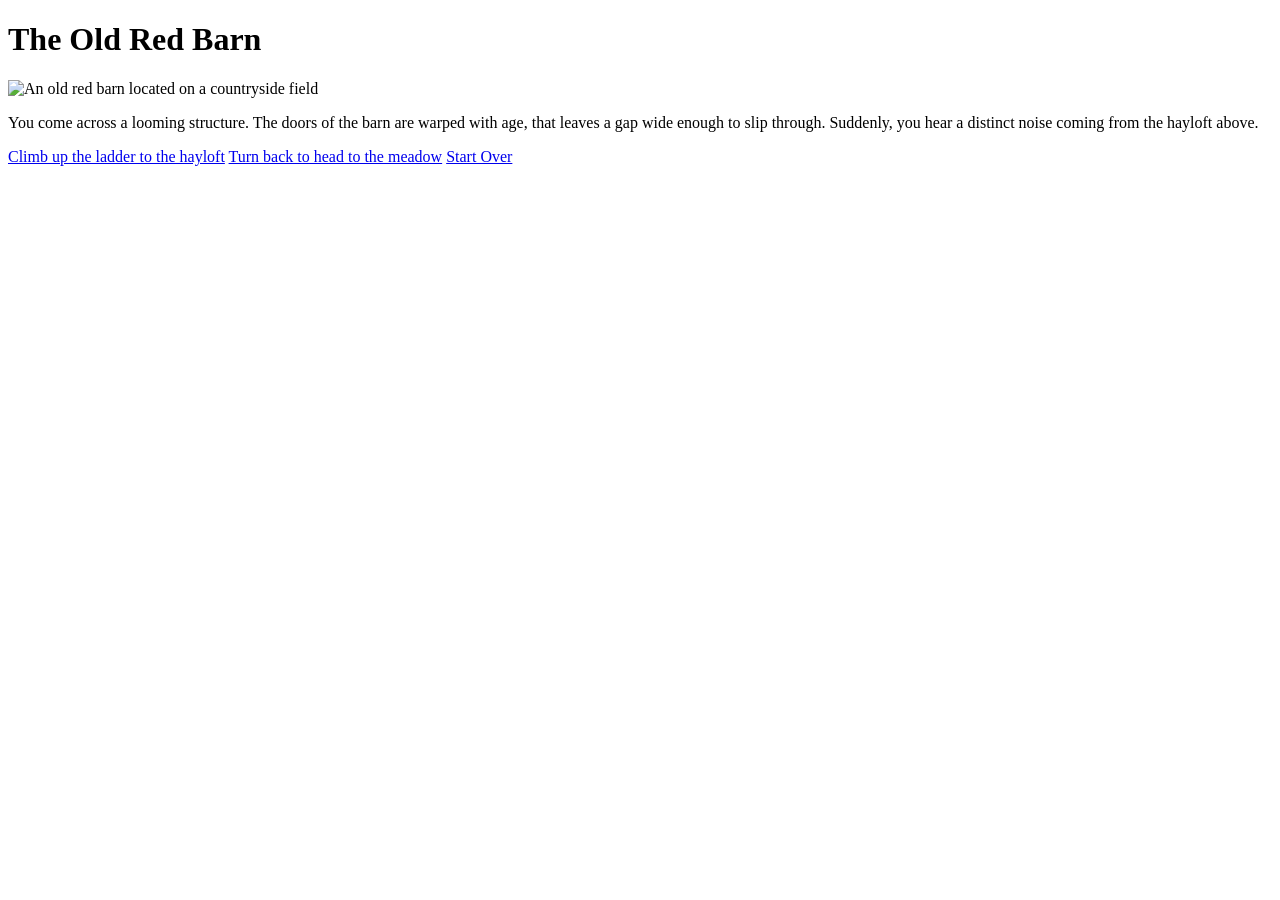
==== my-web project/barn.html @ d8bd9f2a "Add files via upload" ====
<!DOCTYPE html>
<html lang="en">
<head>
  <meta charset="UTF-8">
  <title>The Old Red Barn</title>
  <link rel="stylesheet" href="style.css">
</head>
<body>
  <div class="story-container">
    <h1>The Old Red Barn</h1>
    <img class="story-image" src="images/barn.jpg" alt="An old red barn located on a countryside field">
    <p>You come across a looming structure. The doors of the barn are warped with age, that leaves a gap wide enough to slip through. Suddenly, you hear a distinct noise coming from the hayloft above.</p>

    <div class="choices">
      <a href="loft.html" class="choice-btn">Climb up the ladder to the hayloft</a>
      <a href="meadow.html" class="choice-btn">Turn back to head to the meadow</a>
      <a href="index.html" class="choice-btn restart">Start Over</a>
    </div>
  </div>
</body>
</html>
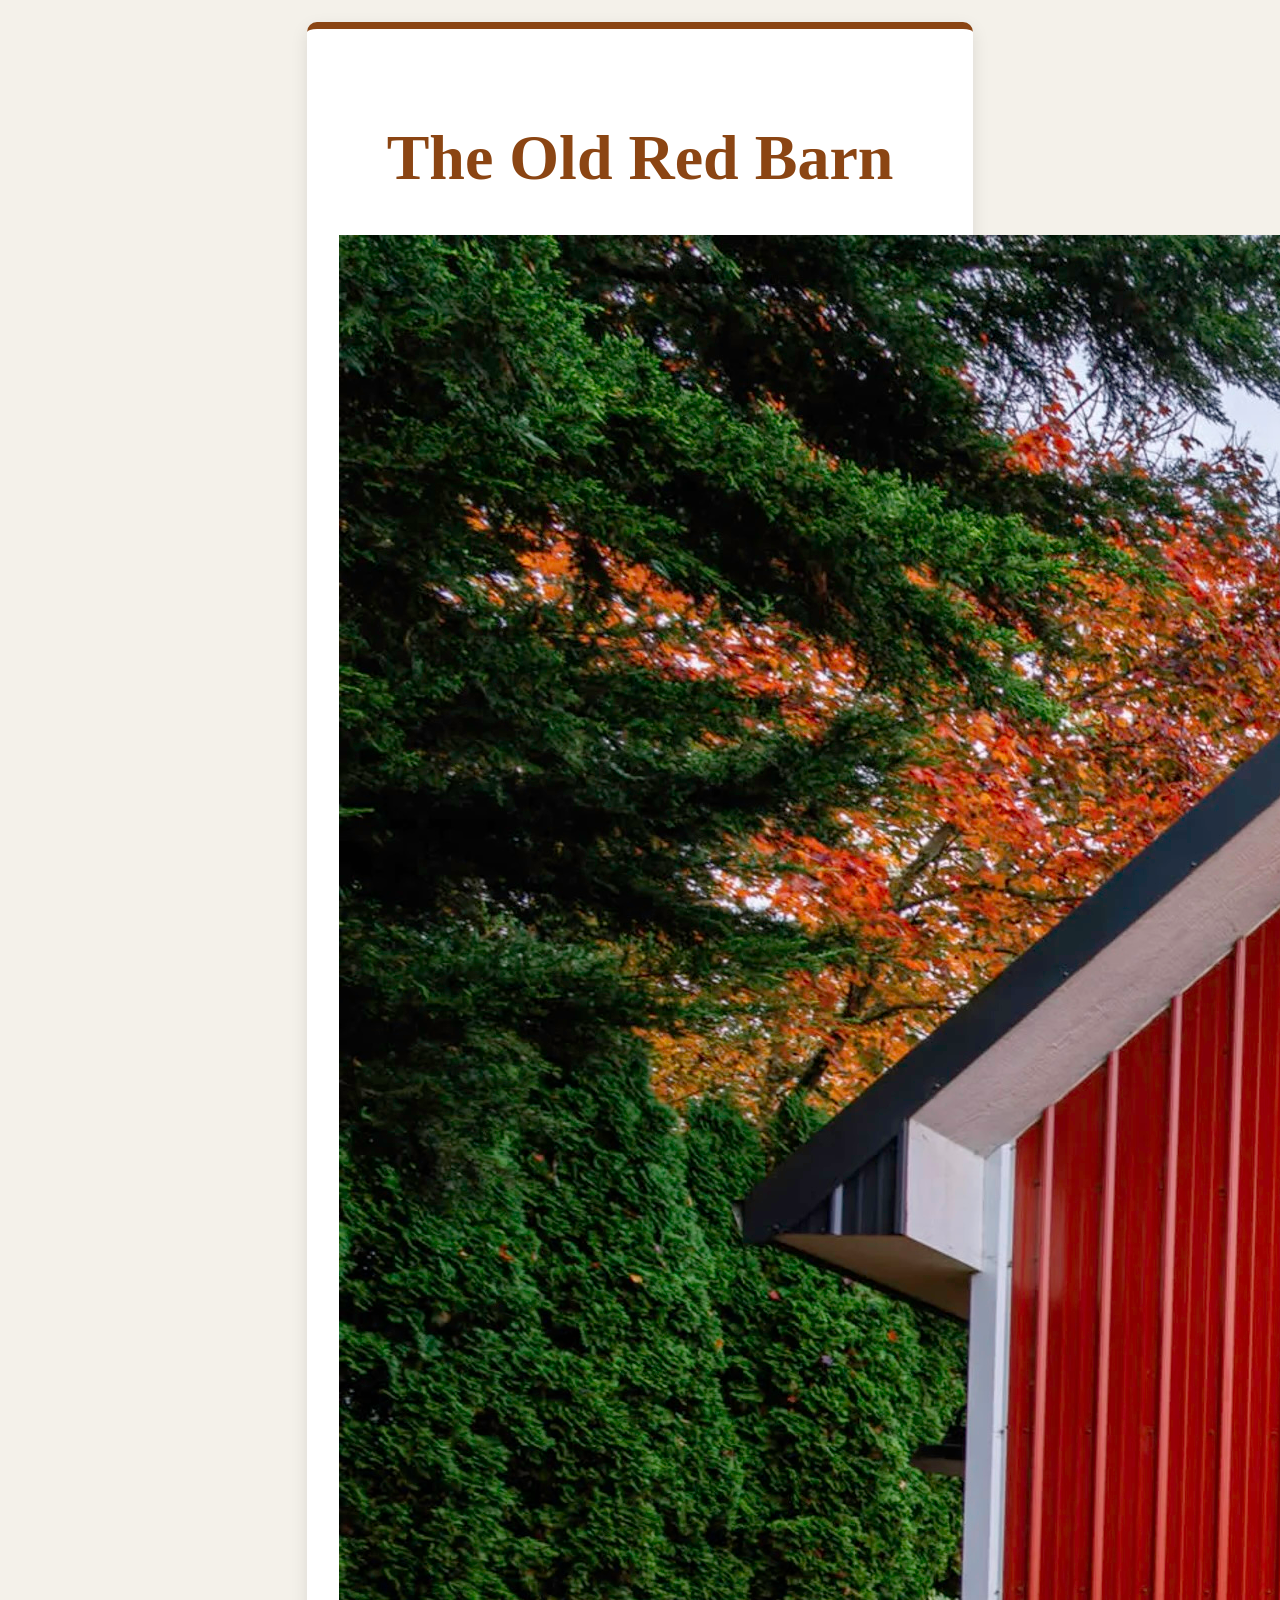
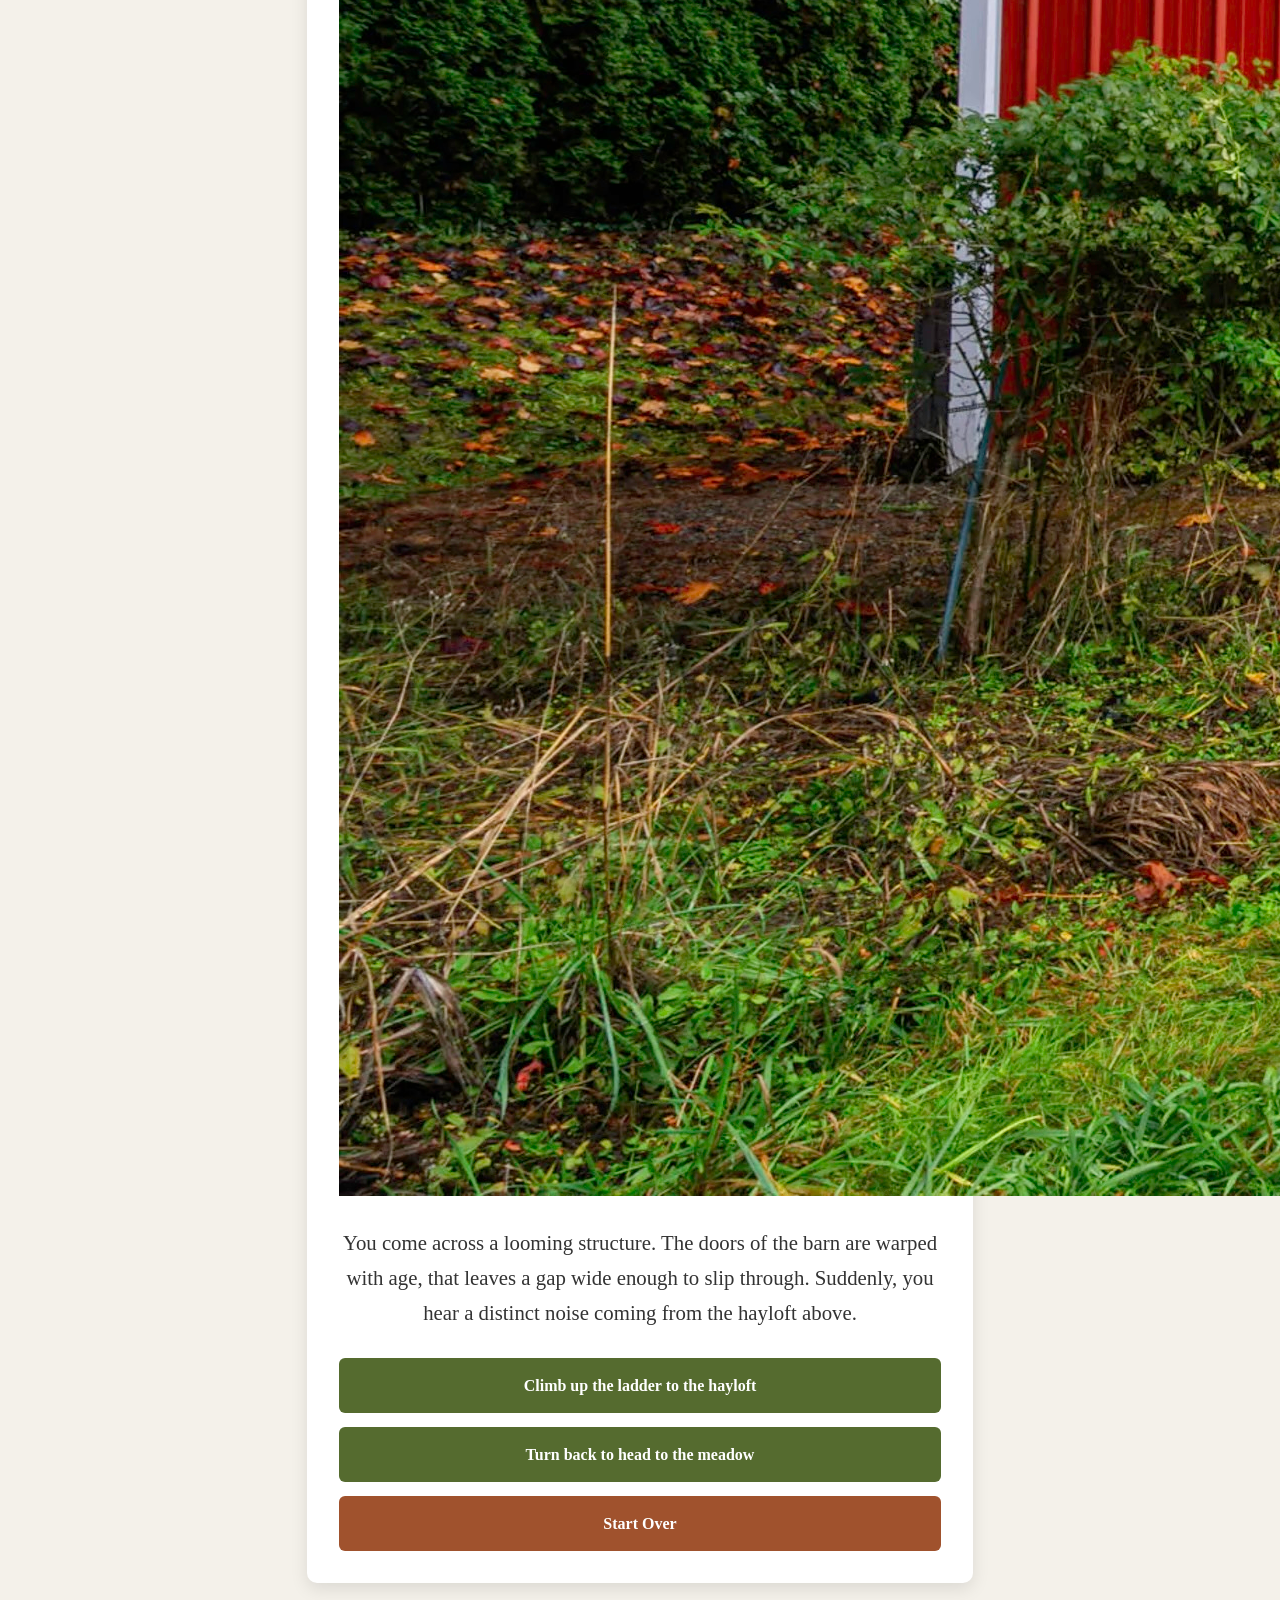
==== commit 40495faa: "Update stylesheet and image paths in barn.html" ====
--- a/my-web project/barn.html
+++ b/my-web project/barn.html
@@ -3,12 +3,12 @@
 <head>
   <meta charset="UTF-8">
   <title>The Old Red Barn</title>
-  <link rel="stylesheet" href="style.css">
+  <link rel="stylesheet" href="assets/css/style.css">
 </head>
 <body>
   <div class="story-container">
     <h1>The Old Red Barn</h1>
-    <img class="story-image" src="images/barn.jpg" alt="An old red barn located on a countryside field">
+    <img class="story-image" src="assets/images/barn.jpg" alt="An old red barn located on a countryside field">
     <p>You come across a looming structure. The doors of the barn are warped with age, that leaves a gap wide enough to slip through. Suddenly, you hear a distinct noise coming from the hayloft above.</p>
 
     <div class="choices">
--- a/my-web project/assets/css/style.css
+++ b/my-web project/assets/css/style.css
@@ -0,0 +1,74 @@
+ body {
+  font-family: 'Georgia', serif;
+  background-color: #f4f1ea;
+  color: #333;
+  line-height: 1.7;
+  margin: 0;
+  padding: 22px;
+  display: flex;
+  justify-content: center;
+  align-items: center;
+  min-height: 102vh;
+}
+
+.story-container {
+  max-width: 602px;
+  background: #ffffff;
+  padding: 32px;
+  border-radius: 10px;
+  box-shadow: 0 6px 17px rgba(0, 0, 0, 0.1);
+  text-align: center;
+  border-top: 7px solid #8b4513;
+}
+
+h1 {
+  color: #8b4513;
+  font-size: 4rem;
+  margin-bottom: 22px;
+}
+
+p {
+  font-size: 1.3rem;
+  margin-bottom: 27px;
+}
+
+.story-img {
+  width: 100%;
+  max-height: 302px;
+  object-fit: cover;
+  border-radius: 8px;
+  margin-bottom: 22px;
+  border: 3px solid #ddd;
+}
+
+.choices {
+  display: flex;
+  flex-direction: column;
+  gap: 14px;
+}
+
+.choice-btn {
+  display: block;
+  background-color: #556b2f;
+  color: white;
+  text-decoration: none;
+  padding: 14px;
+  border-radius: 6px;
+  font-weight: bold;
+  transition: background 0.2s ease;
+}
+
+.choice-btn:hover {
+  background-color: #3d4f21;
+}
+
+.choice-btn.restart {
+  background-color: #a0522d;
+}
+
+.choice-btn.restart:hover {
+  background-color: #834022;
+}
+
+
+         
